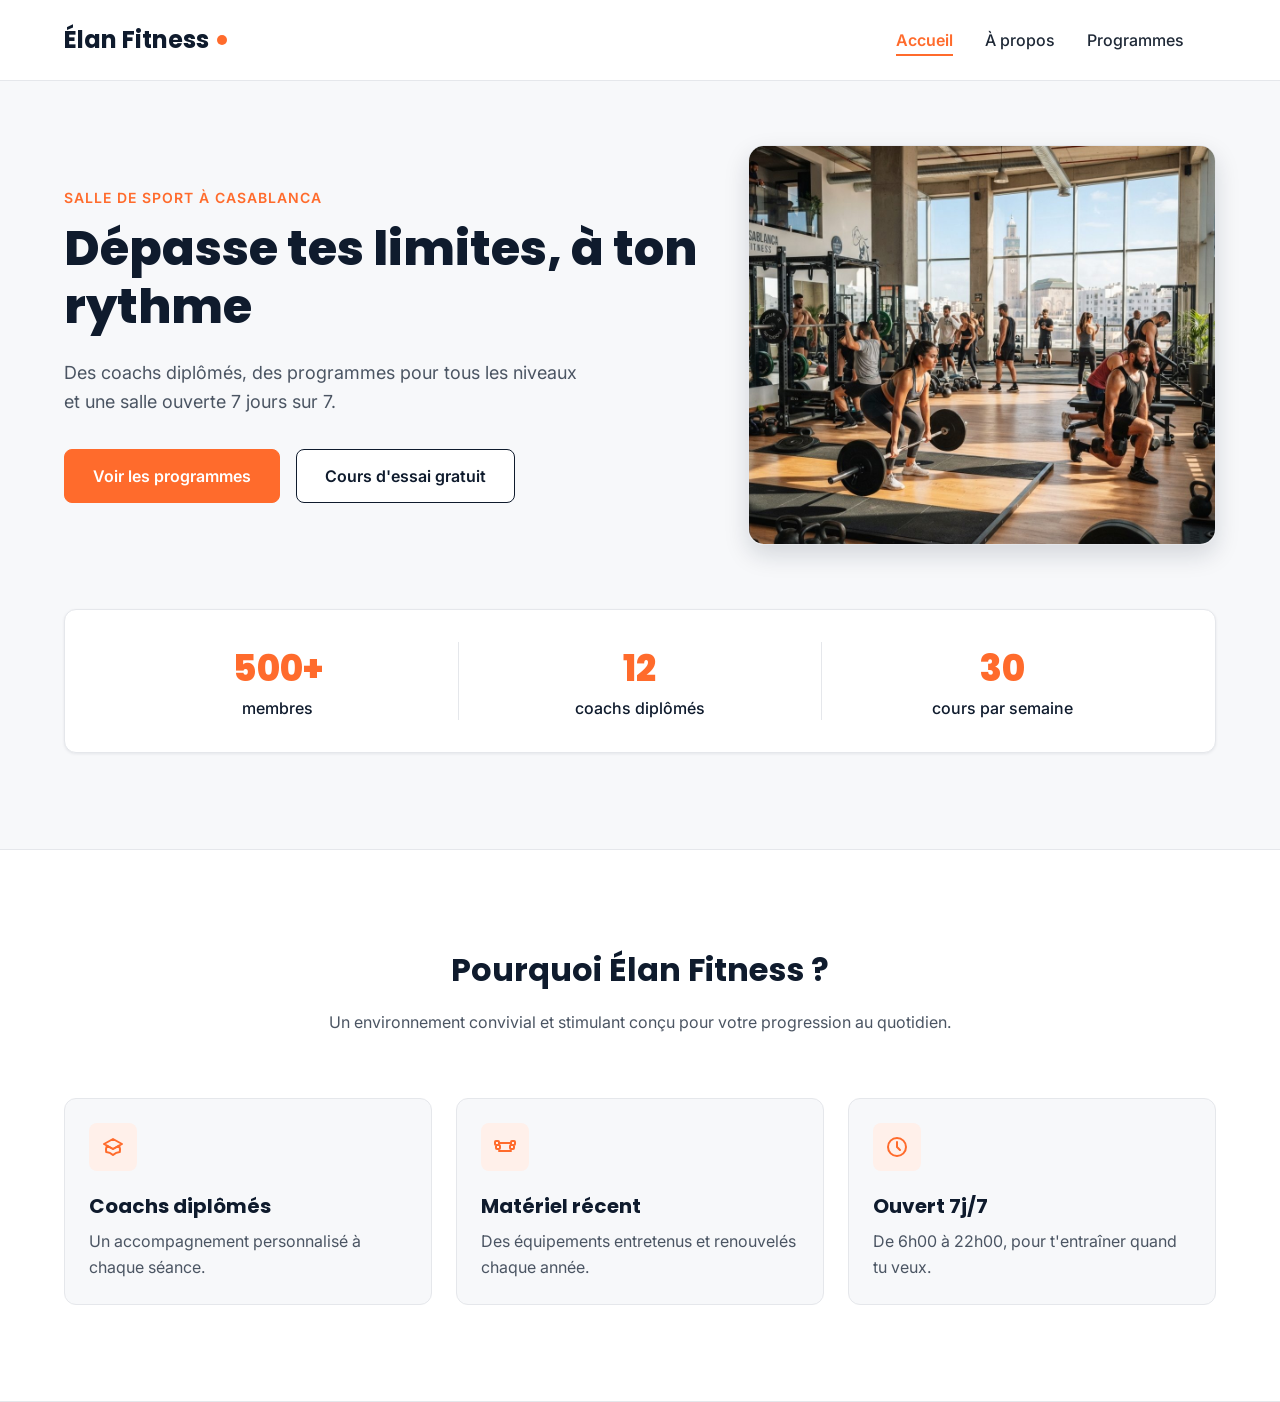
==== Accueil.html @ c9ed788b "just des separation des pages head et ajoute un lien de contact" ====
<!DOCTYPE html>
<html lang="fr">

<head>
  <meta charset="UTF-8">
  <meta name="viewport" content="width=device-width, initial-scale=1">
  <meta name="description"
    content="Élan Fitness, salle de sport à Casablanca : musculation, yoga, cardio et boxe fitness avec des coachs diplômés. Réservez votre cours d'essai gratuit.">
  <title>Élan Fitness | Salle de sport à Casablanca</title>

  <link rel="preconnect" href="https://fonts.googleapis.com">
  <link rel="preconnect" href="https://fonts.gstatic.com" crossorigin>
  <link
    href="https://fonts.googleapis.com/css2?family=Inter:wght@400;500;600&family=Poppins:wght@600;700;800&display=swap"
    rel="stylesheet">

  <link rel="stylesheet" href="home.css">
</head>

<body>
    <header class="en-tete">
    <div class="conteneur en-tete-contenu">
      <a href="#accueil" class="logo">Élan Fitness</a>

      <nav aria-label="Navigation principale">
        <ul class="menu">
          <li><a href="Accueil.html" class="lien-actif">Accueil</a></li>
          <li><a href="propos.html">À propos</a></li>
          <li><a href="Programmes.html">Programmes</a></li>
          <li><a href="contact"></a></li>
        </ul>
      </nav>
    </div>
  </header>
  <main>
    <section id="accueil" class="hero">
      <div class="conteneur">

        <div class="hero-contenu">
          <div class="hero-texte">
            <p class="sur-titre">Salle de sport à Casablanca</p>
            <h1>Dépasse tes limites, à ton rythme</h1>
            <p class="hero-description">
              Des coachs diplômés, des programmes pour tous les niveaux et une salle ouverte 7 jours sur 7.
            </p>
            <div class="boutons">
              <a href="#programmes" class="bouton bouton-principal">Voir les programmes</a>
              <a href="#contact" class="bouton bouton-secondaire">Cours d'essai gratuit</a>
            </div>
          </div>

          <img class="hero-image" src="img/hero.jpg" alt="Des personnes s'entraînent dans une salle de sport lumineuse à Casablanca">
        </div>

        <div class="chiffres">
          <div class="chiffre">
            <p class="chiffre-nombre">500+</p>
            <p>membres</p>
          </div>
          <div class="chiffre">
            <p class="chiffre-nombre">12</p>
            <p>coachs diplômés</p>
          </div>
          <div class="chiffre">
            <p class="chiffre-nombre">30</p>
            <p>cours par semaine</p>
          </div>
        </div>

      </div>
    </section>

     <section class="section section-blanche">
      <div class="conteneur">

        <div class="section-titre">
          <h2>Pourquoi Élan Fitness ?</h2>
          <p>Un environnement convivial et stimulant conçu pour votre progression au quotidien.</p>
        </div>

        <div class="cartes">
          <article class="carte carte-avantage">
            <div class="icone"><img src="img/icone-coach.svg" alt=""></div>
            <h3>Coachs diplômés</h3>
            <p>Un accompagnement personnalisé à chaque séance.</p>
          </article>

          <article class="carte carte-avantage">
            <div class="icone"><img src="img/icone-materiel.svg" alt=""></div>
            <h3>Matériel récent</h3>
            <p>Des équipements entretenus et renouvelés chaque année.</p>
          </article>

          <article class="carte carte-avantage">
            <div class="icone"><img src="img/icone-horloge.svg" alt=""></div>
            <h3>Ouvert 7j/7</h3>
            <p>De 6h00 à 22h00, pour t'entraîner quand tu veux.</p>
          </article>
        </div>

      </div>
    </section>
  </main>
</body>

</html>
---- home.css ----
* {
  box-sizing: border-box;
  margin: 0;
  padding: 0;
}

html {
  scroll-behavior: smooth;
}

body {
  font-family: 'Inter', Arial, sans-serif;
  font-size: 16px;
  line-height: 1.5;
  color: #1F2937;
  background-color: #F7F8FA;
}

h1, h2, h3, h4 {
  font-family: 'Poppins', Arial, sans-serif;
  color: #0F1B2D;
}

a {
  color: inherit;
  text-decoration: none;
}

ul {
  list-style: none;
}

img {
  display: block;
  max-width: 100%;
}

a:focus-visible,
button:focus-visible {
  outline: 3px solid #FF6B2C;
  outline-offset: 2px;
}

.conteneur {
  width: 100%;
  max-width: 1200px;
  margin: 0 auto;
  padding: 0 24px;
}

.section {
  padding: 96px 0;
}

.section-blanche {
  background-color: #FFFFFF;
  border-top: 1px solid #E5E7EB;
  border-bottom: 1px solid #E5E7EB;
}

.section-titre {
  max-width: 640px;
  margin: 0 auto 64px;
  text-align: center;
}

.section-titre h2 {
  font-size: 32px;
  margin-bottom: 16px;
}

.section-titre h3 {
  font-size: 26px;
  margin-bottom: 12px;
}

.section-titre p {
  color: #4B5563;
}

.sur-titre {
  font-size: 14px;
  font-weight: 600;
  color: #FF6B2C;
  text-transform: uppercase;
  letter-spacing: 1px;
  margin-bottom: 12px;
}

.bouton {
  display: inline-block;
  padding: 14px 28px;
  border-radius: 8px;
  font-size: 16px;
  font-weight: 600;
  text-align: center;
  cursor: pointer;
}

.bouton-principal {
  background-color: #FF6B2C;
  border: 1px solid #FF6B2C;
  color: #FFFFFF;
}

.bouton-principal:hover {
  background-color: #F05817;
}

.bouton-secondaire {
  background-color: #FFFFFF;
  border: 1px solid #0F1B2D;
  color: #0F1B2D;
}

.bouton-secondaire:hover {
  background-color: #F3F4F6;
}

.cartes {
  display: flex;
  gap: 24px;
}

.carte {
  flex: 1;
  background-color: #FFFFFF;
  border: 1px solid #E5E7EB;
  border-radius: 12px;
  box-shadow: 0 1px 3px rgba(15, 27, 45, 0.08);
}

.icone {
  width: 48px;
  height: 48px;
  background-color: #FFF0EA;
  border-radius: 8px;
  display: flex;
  align-items: center;
  justify-content: center;
}

.icone img {
  width: 24px;
  height: 24px;
}

.icone-petite {
  width: 32px;
  height: 32px;
  border-radius: 50%;
}

.icone-petite img {
  width: 16px;
  height: 16px;
}

.en-tete {
  position: sticky;
  top: 0;
  z-index: 10;
  background-color: #FFFFFF;
  border-bottom: 1px solid #E5E7EB;
}

.en-tete-contenu {
  height: 80px;
  display: flex;
  align-items: center;
  justify-content: space-between;
}

.logo {
  display: flex;
  align-items: center;
  font-family: 'Poppins', Arial, sans-serif;
  font-size: 24px;
  font-weight: 700;
  color: #0F1B2D;
}

.logo::after {
  content: "";
  width: 10px;
  height: 10px;
  margin-left: 8px;
  background-color: #FF6B2C;
  border-radius: 50%;
}

.menu {
  display: flex;
  gap: 32px;
}

.menu a {
  font-weight: 500;
  padding-bottom: 4px;
  border-bottom: 2px solid transparent;
}

.menu a:hover {
  color: #FF6B2C;
}

.menu .lien-actif {
  color: #FF6B2C;
  font-weight: 600;
  border-bottom-color: #FF6B2C;
}

.hero {
  padding: 64px 0 96px;
}

.hero-contenu {
  display: flex;
  align-items: center;
  gap: 32px;
}

.hero-texte {
  flex: 7;
}

.hero-texte h1 {
  font-size: 48px;
  font-weight: 800;
  line-height: 1.2;
  margin-bottom: 24px;
}

.hero-description {
  max-width: 520px;
  font-size: 18px;
  line-height: 1.6;
  color: #4B5563;
  margin-bottom: 32px;
}

.boutons {
  display: flex;
  flex-wrap: wrap;
  gap: 16px;
}

.hero-image {
  flex: 5;
  min-width: 0;
  height: 400px;
  object-fit: cover;
  border-radius: 16px;
  border: 1px solid #E5E7EB;
  box-shadow: 0 10px 25px rgba(15, 27, 45, 0.15);
}

.chiffres {
  display: flex;
  margin-top: 64px;
  padding: 32px;
  background-color: #FFFFFF;
  border: 1px solid #E5E7EB;
  border-radius: 12px;
  box-shadow: 0 1px 3px rgba(15, 27, 45, 0.08);
}

.chiffre {
  flex: 1;
  text-align: center;
  font-weight: 500;
  color: #0F1B2D;
}

.chiffre + .chiffre {
  border-left: 1px solid #E5E7EB;
}

.chiffre-nombre {
  font-family: 'Poppins', Arial, sans-serif;
  font-size: 36px;
  font-weight: 800;
  color: #FF6B2C;
}

.carte-avantage {
  padding: 24px;
  background-color: #F7F8FA;
  box-shadow: none;
}

.carte-avantage .icone {
  margin-bottom: 20px;
}

.carte-avantage h3 {
  font-size: 20px;
  margin-bottom: 8px;
}

.carte-avantage p {
  color: #4B5563;
  line-height: 1.6;
}

.apropos-contenu {
  display: flex;
  align-items: center;
  gap: 64px;
}

.apropos-texte {
  flex: 7;
}

.apropos-texte h2 {
  font-size: 36px;
  line-height: 1.2;
  margin-bottom: 20px;
}

.apropos-texte p {
  color: #4B5563;
  line-height: 1.7;
  margin-bottom: 16px;
}

.valeurs {
  display: flex;
  gap: 16px;
  margin-top: 32px;
}

.valeur {
  flex: 1;
  display: flex;
  align-items: center;
  gap: 12px;
  padding: 12px 16px;
  background-color: #FFFFFF;
  border: 1px solid #E5E7EB;
  border-radius: 12px;
  font-family: 'Poppins', Arial, sans-serif;
  font-size: 14px;
  font-weight: 600;
  color: #0F1B2D;
}

.apropos-image {
  flex: 5;
  min-width: 0;
  height: 360px;
  object-fit: cover;
  border-radius: 16px;
  box-shadow: 0 10px 25px rgba(15, 27, 45, 0.15);
}

.carte-programme {
  display: flex;
  flex-direction: column;
  overflow: hidden;
}

.carte-programme > img {
  width: 100%;
  height: 200px;
  object-fit: cover;
}

.programme-corps {
  flex: 1;
  display: flex;
  flex-direction: column;
  padding: 20px;
}

.programme-corps h3 {
  font-size: 20px;
  margin-bottom: 8px;
}

.programme-corps p {
  font-size: 15px;
  color: #4B5563;
}

.etiquette {
  align-self: flex-start;
  padding: 4px 10px;
  margin-bottom: 12px;
  border-radius: 6px;
  font-size: 12px;
  font-weight: 600;
}

.etiquette-orange {
  background-color: #FFEDE5;
  color: #C2410C;
}

.etiquette-bleue {
  background-color: #DBEAFE;
  color: #1D4ED8;
}

.etiquette-verte {
  background-color: #D1FAE5;
  color: #047857;
}

.programme-corps .duree {
  display: flex;
  align-items: center;
  gap: 8px;
  margin-top: auto;
  padding-top: 16px;
  border-top: 1px solid #E5E7EB;
  font-size: 13px;
  font-weight: 600;
  color: #0F1B2D;
}

.programme-corps h3 + p {
  margin-bottom: 16px;
}

.duree img {
  width: 16px;
  height: 16px;
}

.formules {
  margin-top: 96px;
}

.formule {
  position: relative;
  display: flex;
  flex-direction: column;
  padding: 28px;
}

.formule h4 {
  font-size: 20px;
}

.prix {
  margin: 8px 0 16px;
  font-family: 'Poppins', Arial, sans-serif;
  font-size: 30px;
  font-weight: 800;
  color: #FF6B2C;
}

.prix span {
  font-family: 'Inter', Arial, sans-serif;
  font-size: 16px;
  font-weight: 500;
  color: #4B5563;
}

.prix-note {
  margin: -8px 0 16px;
  font-size: 13px;
  color: #4B5563;
}

.formule-liste {
  flex: 1;
  margin-bottom: 24px;
}

.formule-liste li {
  padding-left: 28px;
  margin-bottom: 12px;
  font-size: 15px;
  background-image: url('img/icone-check.svg');
  background-repeat: no-repeat;
  background-position: left center;
  background-size: 16px;
}

.formule .bouton {
  display: block;
}

.formule-populaire {
  border: 2px solid #FF6B2C;
  box-shadow: 0 10px 25px rgba(255, 107, 44, 0.2);
}

.badge-populaire {
  position: absolute;
  top: -14px;
  left: 50%;
  transform: translateX(-50%);
  padding: 4px 14px;
  background-color: #FF6B2C;
  border-radius: 999px;
  font-size: 12px;
  font-weight: 700;
  text-transform: uppercase;
  color: #FFFFFF;
}

.pied-de-page {
  padding: 48px 0 32px;
  background-color: #0F1B2D;
  color: #FFFFFF;
}

.pied-haut {
  display: flex;
  justify-content: space-between;
  align-items: flex-start;
  padding-bottom: 32px;
  border-bottom: 1px solid rgba(255, 255, 255, 0.15);
}

.logo-clair {
  color: #FFFFFF;
}

.slogan {
  margin-top: 8px;
  font-size: 14px;
  font-style: italic;
  color: #CBD5E1;
}

.menu-pied {
  gap: 24px;
}

.menu-pied a {
  font-size: 14px;
  font-weight: 400;
  color: #E2E8F0;
}

.pied-bas {
  display: flex;
  justify-content: space-between;
  margin-top: 24px;
  font-size: 13px;
  color: #94A3B8;
}
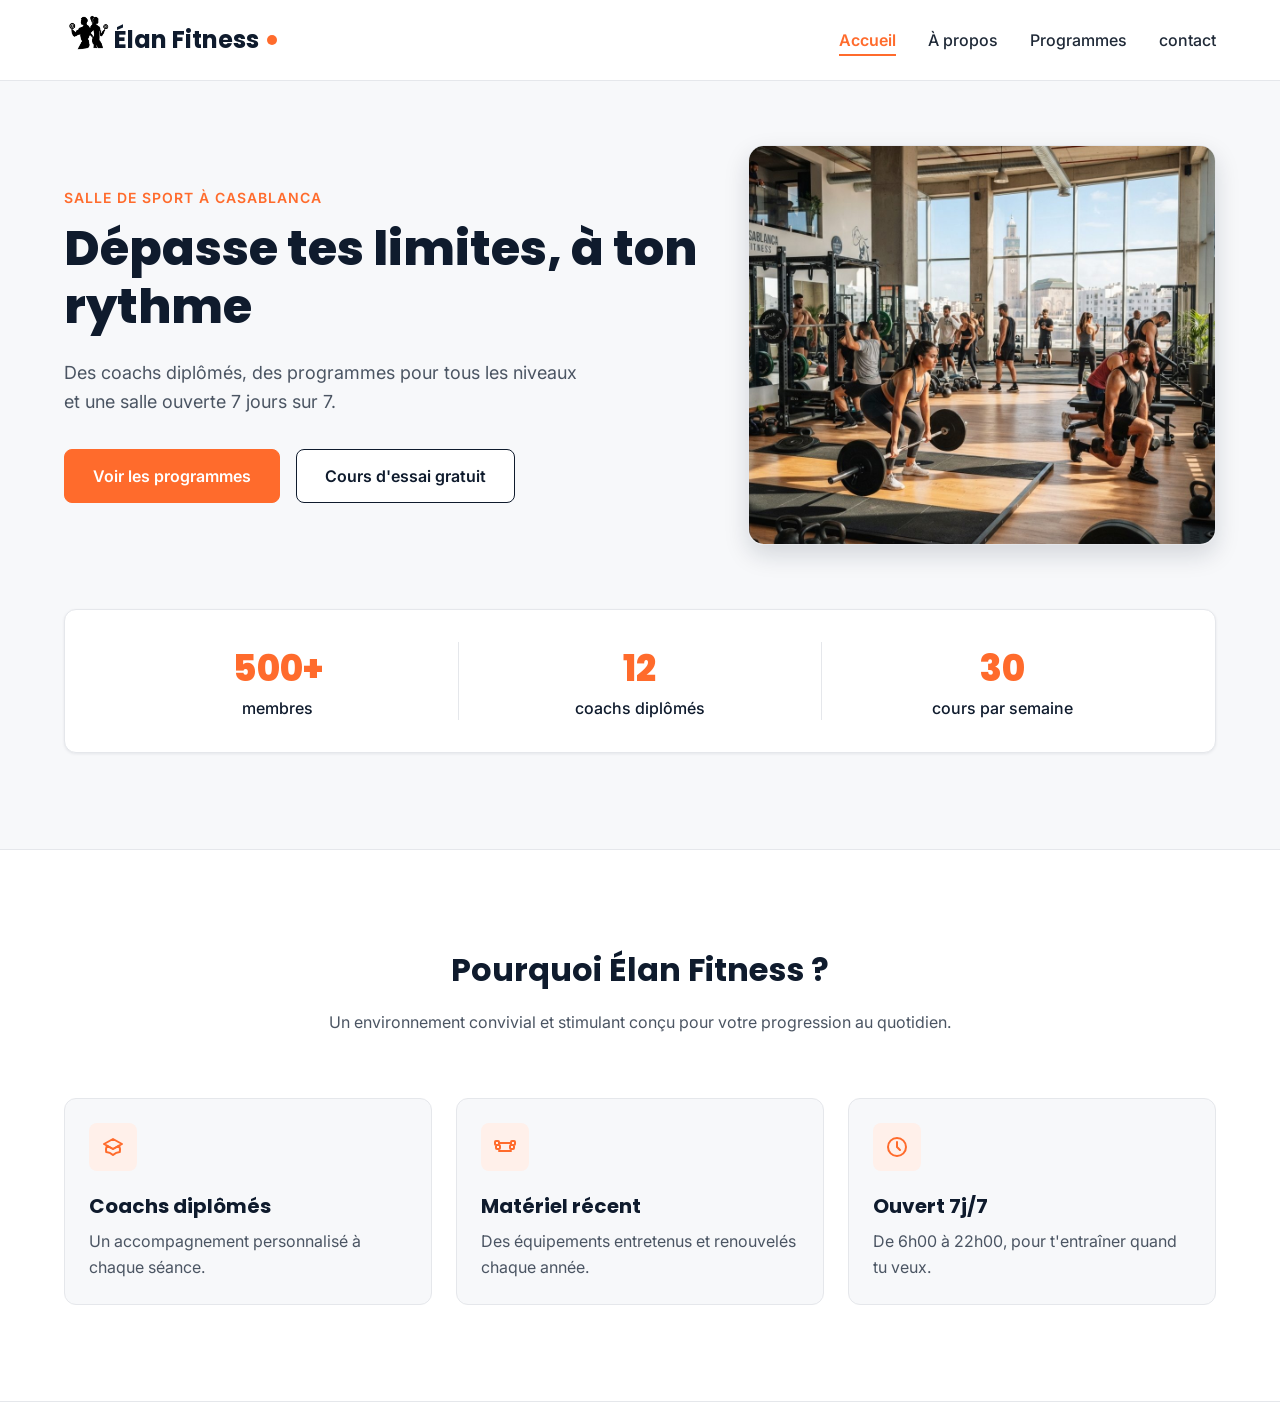
==== commit 32f4bdd3: "le travail sur contact, no comlite pas" ====
--- a/Accueil.html
+++ b/Accueil.html
@@ -20,14 +20,15 @@
 <body>
     <header class="en-tete">
     <div class="conteneur en-tete-contenu">
-      <a href="#accueil" class="logo">Élan Fitness</a>
+      
+      <a href="Accueil.html" class="logo"><img src="img/fin_logo-removebg.png" alt="logo">Élan Fitness</a>
 
       <nav aria-label="Navigation principale">
         <ul class="menu">
           <li><a href="Accueil.html" class="lien-actif">Accueil</a></li>
           <li><a href="propos.html">À propos</a></li>
           <li><a href="Programmes.html">Programmes</a></li>
-          <li><a href="contact"></a></li>
+          <li><a href="contact.html">contact</a></li>
         </ul>
       </nav>
     </div>
--- a/home.css
+++ b/home.css
@@ -188,6 +188,11 @@
   margin-left: 8px;
   background-color: #FF6B2C;
   border-radius: 50%;
+}
+
+.logo img{
+    width: 50px;
+    padding-bottom: 20px;
 }
 
 .menu {
@@ -545,4 +550,28 @@
   margin-top: 24px;
   font-size: 13px;
   color: #94A3B8;
+}
+
+/* contact */
+
+.title-contact{
+    display: flex;
+    justify-content: center;
+    padding-top: 100px;
+}
+
+.title-contact h1{
+    color:black;
+    font-size: 50px;
+    text-shadow: 50px -14px 0px #FF6B2C;
+}
+
+.contact {
+    display: flex;
+    margin: 5% 20%;
+}
+.informations{
+    box-shadow: -10px 10px 5px black;
+    background: white;
+    padding: 100px;
 }
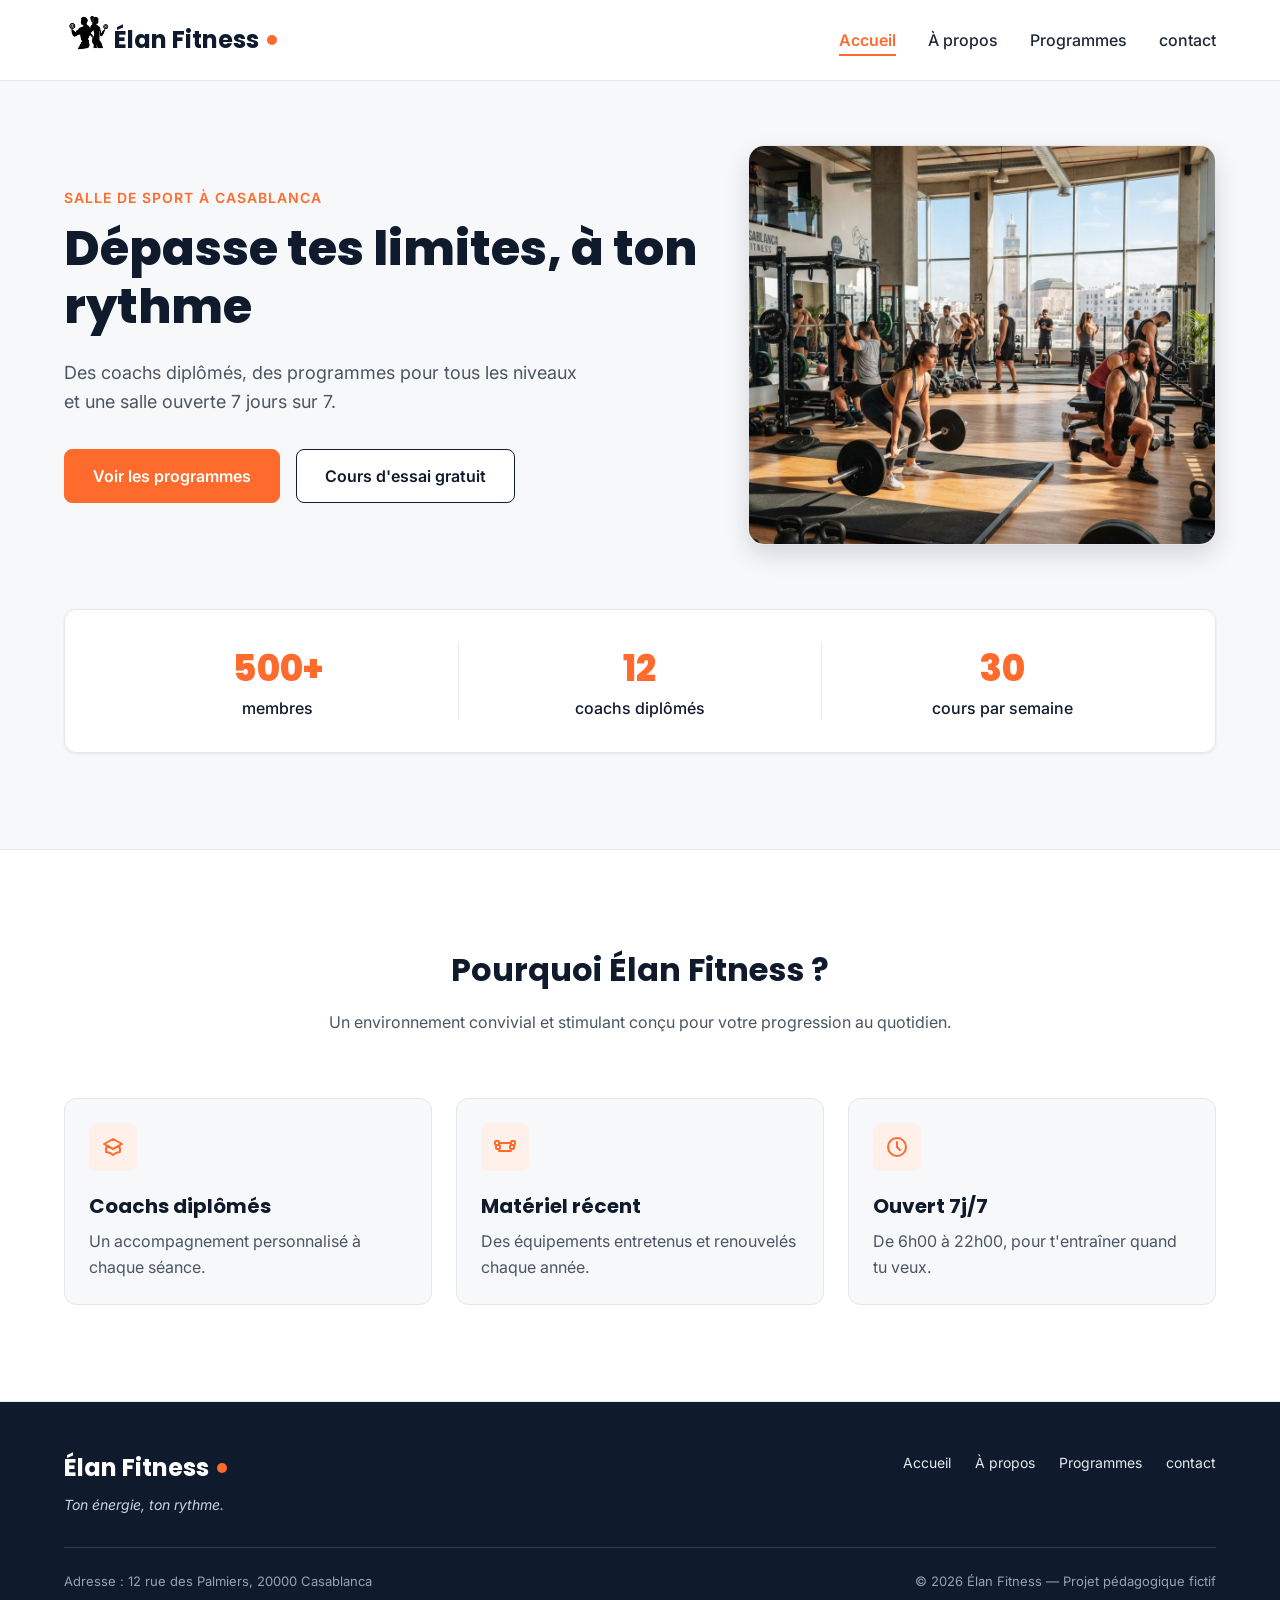
==== commit 306b5e48: "ajouter la partie footer" ====
--- a/Accueil.html
+++ b/Accueil.html
@@ -45,8 +45,8 @@
               Des coachs diplômés, des programmes pour tous les niveaux et une salle ouverte 7 jours sur 7.
             </p>
             <div class="boutons">
-              <a href="#programmes" class="bouton bouton-principal">Voir les programmes</a>
-              <a href="#contact" class="bouton bouton-secondaire">Cours d'essai gratuit</a>
+              <a href="Programmes.html" class="bouton bouton-principal">Voir les programmes</a>
+              <a href="contact.html" class="bouton bouton-secondaire">Cours d'essai gratuit</a>
             </div>
           </div>
 
@@ -102,6 +102,33 @@
       </div>
     </section>
   </main>
+
+  <footer class="pied-de-page">
+    <div class="conteneur">
+
+      <div class="pied-haut">
+        <div>
+          <p class="logo logo-clair">Élan Fitness</p>
+          <p class="slogan">Ton énergie, ton rythme.</p>
+        </div>
+
+        <nav aria-label="Navigation du pied de page">
+          <ul class="menu menu-pied">
+            <li><a href="#accueil">Accueil</a></li>
+            <li><a href="#a-propos">À propos</a></li>
+            <li><a href="#programmes">Programmes</a></li>
+            <li><a href="contact.html">contact</a></li>
+          </ul>
+        </nav>
+      </div>
+
+      <div class="pied-bas">
+        <p>Adresse : 12 rue des Palmiers, 20000 Casablanca</p>
+        <p>&copy; 2026 Élan Fitness — Projet pédagogique fictif</p>
+      </div>
+
+    </div>
+  </footer>
 </body>
 
 </html>
--- a/home.css
+++ b/home.css
@@ -1,4 +1,3 @@
-
 * {
   box-sizing: border-box;
   margin: 0;
@@ -10,16 +9,19 @@
 }
 
 body {
-  font-family: 'Inter', Arial, sans-serif;
+  font-family: "Inter", Arial, sans-serif;
   font-size: 16px;
   line-height: 1.5;
-  color: #1F2937;
-  background-color: #F7F8FA;
-}
-
-h1, h2, h3, h4 {
-  font-family: 'Poppins', Arial, sans-serif;
-  color: #0F1B2D;
+  color: #1f2937;
+  background-color: #f7f8fa;
+}
+
+h1,
+h2,
+h3,
+h4 {
+  font-family: "Poppins", Arial, sans-serif;
+  color: #0f1b2d;
 }
 
 a {
@@ -38,7 +40,7 @@
 
 a:focus-visible,
 button:focus-visible {
-  outline: 3px solid #FF6B2C;
+  outline: 3px solid #ff6b2c;
   outline-offset: 2px;
 }
 
@@ -54,9 +56,9 @@
 }
 
 .section-blanche {
-  background-color: #FFFFFF;
-  border-top: 1px solid #E5E7EB;
-  border-bottom: 1px solid #E5E7EB;
+  background-color: #ffffff;
+  border-top: 1px solid #e5e7eb;
+  border-bottom: 1px solid #e5e7eb;
 }
 
 .section-titre {
@@ -76,13 +78,13 @@
 }
 
 .section-titre p {
-  color: #4B5563;
+  color: #4b5563;
 }
 
 .sur-titre {
   font-size: 14px;
   font-weight: 600;
-  color: #FF6B2C;
+  color: #ff6b2c;
   text-transform: uppercase;
   letter-spacing: 1px;
   margin-bottom: 12px;
@@ -99,23 +101,23 @@
 }
 
 .bouton-principal {
-  background-color: #FF6B2C;
-  border: 1px solid #FF6B2C;
-  color: #FFFFFF;
+  background-color: #ff6b2c;
+  border: 1px solid #ff6b2c;
+  color: #ffffff;
 }
 
 .bouton-principal:hover {
-  background-color: #F05817;
+  background-color: #f05817;
 }
 
 .bouton-secondaire {
-  background-color: #FFFFFF;
-  border: 1px solid #0F1B2D;
-  color: #0F1B2D;
+  background-color: #ffffff;
+  border: 1px solid #0f1b2d;
+  color: #0f1b2d;
 }
 
 .bouton-secondaire:hover {
-  background-color: #F3F4F6;
+  background-color: #f3f4f6;
 }
 
 .cartes {
@@ -125,8 +127,8 @@
 
 .carte {
   flex: 1;
-  background-color: #FFFFFF;
-  border: 1px solid #E5E7EB;
+  background-color: #ffffff;
+  border: 1px solid #e5e7eb;
   border-radius: 12px;
   box-shadow: 0 1px 3px rgba(15, 27, 45, 0.08);
 }
@@ -134,7 +136,7 @@
 .icone {
   width: 48px;
   height: 48px;
-  background-color: #FFF0EA;
+  background-color: #fff0ea;
   border-radius: 8px;
   display: flex;
   align-items: center;
@@ -161,8 +163,8 @@
   position: sticky;
   top: 0;
   z-index: 10;
-  background-color: #FFFFFF;
-  border-bottom: 1px solid #E5E7EB;
+  background-color: #ffffff;
+  border-bottom: 1px solid #e5e7eb;
 }
 
 .en-tete-contenu {
@@ -175,10 +177,10 @@
 .logo {
   display: flex;
   align-items: center;
-  font-family: 'Poppins', Arial, sans-serif;
+  font-family: "Poppins", Arial, sans-serif;
   font-size: 24px;
   font-weight: 700;
-  color: #0F1B2D;
+  color: #0f1b2d;
 }
 
 .logo::after {
@@ -186,13 +188,13 @@
   width: 10px;
   height: 10px;
   margin-left: 8px;
-  background-color: #FF6B2C;
+  background-color: #ff6b2c;
   border-radius: 50%;
 }
 
-.logo img{
-    width: 50px;
-    padding-bottom: 20px;
+.logo img {
+  width: 50px;
+  padding-bottom: 20px;
 }
 
 .menu {
@@ -207,13 +209,13 @@
 }
 
 .menu a:hover {
-  color: #FF6B2C;
+  color: #ff6b2c;
 }
 
 .menu .lien-actif {
-  color: #FF6B2C;
+  color: #ff6b2c;
   font-weight: 600;
-  border-bottom-color: #FF6B2C;
+  border-bottom-color: #ff6b2c;
 }
 
 .hero {
@@ -241,7 +243,7 @@
   max-width: 520px;
   font-size: 18px;
   line-height: 1.6;
-  color: #4B5563;
+  color: #4b5563;
   margin-bottom: 32px;
 }
 
@@ -257,7 +259,7 @@
   height: 400px;
   object-fit: cover;
   border-radius: 16px;
-  border: 1px solid #E5E7EB;
+  border: 1px solid #e5e7eb;
   box-shadow: 0 10px 25px rgba(15, 27, 45, 0.15);
 }
 
@@ -265,8 +267,8 @@
   display: flex;
   margin-top: 64px;
   padding: 32px;
-  background-color: #FFFFFF;
-  border: 1px solid #E5E7EB;
+  background-color: #ffffff;
+  border: 1px solid #e5e7eb;
   border-radius: 12px;
   box-shadow: 0 1px 3px rgba(15, 27, 45, 0.08);
 }
@@ -275,23 +277,23 @@
   flex: 1;
   text-align: center;
   font-weight: 500;
-  color: #0F1B2D;
+  color: #0f1b2d;
 }
 
 .chiffre + .chiffre {
-  border-left: 1px solid #E5E7EB;
+  border-left: 1px solid #e5e7eb;
 }
 
 .chiffre-nombre {
-  font-family: 'Poppins', Arial, sans-serif;
+  font-family: "Poppins", Arial, sans-serif;
   font-size: 36px;
   font-weight: 800;
-  color: #FF6B2C;
+  color: #ff6b2c;
 }
 
 .carte-avantage {
   padding: 24px;
-  background-color: #F7F8FA;
+  background-color: #f7f8fa;
   box-shadow: none;
 }
 
@@ -305,7 +307,7 @@
 }
 
 .carte-avantage p {
-  color: #4B5563;
+  color: #4b5563;
   line-height: 1.6;
 }
 
@@ -326,7 +328,7 @@
 }
 
 .apropos-texte p {
-  color: #4B5563;
+  color: #4b5563;
   line-height: 1.7;
   margin-bottom: 16px;
 }
@@ -343,13 +345,13 @@
   align-items: center;
   gap: 12px;
   padding: 12px 16px;
-  background-color: #FFFFFF;
-  border: 1px solid #E5E7EB;
+  background-color: #ffffff;
+  border: 1px solid #e5e7eb;
   border-radius: 12px;
-  font-family: 'Poppins', Arial, sans-serif;
+  font-family: "Poppins", Arial, sans-serif;
   font-size: 14px;
   font-weight: 600;
-  color: #0F1B2D;
+  color: #0f1b2d;
 }
 
 .apropos-image {
@@ -387,7 +389,7 @@
 
 .programme-corps p {
   font-size: 15px;
-  color: #4B5563;
+  color: #4b5563;
 }
 
 .etiquette {
@@ -400,17 +402,17 @@
 }
 
 .etiquette-orange {
-  background-color: #FFEDE5;
-  color: #C2410C;
+  background-color: #ffede5;
+  color: #c2410c;
 }
 
 .etiquette-bleue {
-  background-color: #DBEAFE;
-  color: #1D4ED8;
+  background-color: #dbeafe;
+  color: #1d4ed8;
 }
 
 .etiquette-verte {
-  background-color: #D1FAE5;
+  background-color: #d1fae5;
   color: #047857;
 }
 
@@ -420,10 +422,10 @@
   gap: 8px;
   margin-top: auto;
   padding-top: 16px;
-  border-top: 1px solid #E5E7EB;
+  border-top: 1px solid #e5e7eb;
   font-size: 13px;
   font-weight: 600;
-  color: #0F1B2D;
+  color: #0f1b2d;
 }
 
 .programme-corps h3 + p {
@@ -452,23 +454,23 @@
 
 .prix {
   margin: 8px 0 16px;
-  font-family: 'Poppins', Arial, sans-serif;
+  font-family: "Poppins", Arial, sans-serif;
   font-size: 30px;
   font-weight: 800;
-  color: #FF6B2C;
+  color: #ff6b2c;
 }
 
 .prix span {
-  font-family: 'Inter', Arial, sans-serif;
+  font-family: "Inter", Arial, sans-serif;
   font-size: 16px;
   font-weight: 500;
-  color: #4B5563;
+  color: #4b5563;
 }
 
 .prix-note {
   margin: -8px 0 16px;
   font-size: 13px;
-  color: #4B5563;
+  color: #4b5563;
 }
 
 .formule-liste {
@@ -480,7 +482,7 @@
   padding-left: 28px;
   margin-bottom: 12px;
   font-size: 15px;
-  background-image: url('img/icone-check.svg');
+  background-image: url("img/icone-check.svg");
   background-repeat: no-repeat;
   background-position: left center;
   background-size: 16px;
@@ -491,7 +493,7 @@
 }
 
 .formule-populaire {
-  border: 2px solid #FF6B2C;
+  border: 2px solid #ff6b2c;
   box-shadow: 0 10px 25px rgba(255, 107, 44, 0.2);
 }
 
@@ -501,18 +503,18 @@
   left: 50%;
   transform: translateX(-50%);
   padding: 4px 14px;
-  background-color: #FF6B2C;
+  background-color: #ff6b2c;
   border-radius: 999px;
   font-size: 12px;
   font-weight: 700;
   text-transform: uppercase;
-  color: #FFFFFF;
+  color: #ffffff;
 }
 
 .pied-de-page {
   padding: 48px 0 32px;
-  background-color: #0F1B2D;
-  color: #FFFFFF;
+  background-color: #0f1b2d;
+  color: #ffffff;
 }
 
 .pied-haut {
@@ -524,14 +526,14 @@
 }
 
 .logo-clair {
-  color: #FFFFFF;
+  color: #ffffff;
 }
 
 .slogan {
   margin-top: 8px;
   font-size: 14px;
   font-style: italic;
-  color: #CBD5E1;
+  color: #cbd5e1;
 }
 
 .menu-pied {
@@ -541,7 +543,7 @@
 .menu-pied a {
   font-size: 14px;
   font-weight: 400;
-  color: #E2E8F0;
+  color: #e2e8f0;
 }
 
 .pied-bas {
@@ -549,29 +551,73 @@
   justify-content: space-between;
   margin-top: 24px;
   font-size: 13px;
-  color: #94A3B8;
+  color: #94a3b8;
 }
 
 /* contact */
 
-.title-contact{
-    display: flex;
+.title-contact {
+  display: flex;
+  justify-content: center;
+  padding-top: 30px;
+}
+
+.title-contact h1 {
+  color: black;
+  font-size: 50px;
+  text-shadow: 50px -14px 0px #ff6b2c;
+}
+
+.contact {
+  display: flex;
+  margin: 6% 20%;
+}
+.info {
+  margin: 20px;
+}
+
+.info p {
+  padding: 30px;
+}
+
+.info ul {
+  display: flex;
+  justify-content: space-between;
+  padding: 10px 30px;
+}
+
+.info ul a {
+  font-size: x-large;
+}
+
+.informations {
+  box-shadow: -5px 5px 15px #ff6b2c;
+  background: white;
+  padding: 88px;
+  height: 450px;
+}
+
+.informations input {
+  padding: 2px 10px;
+}
+
+.submit {
+  margin: 10px 0;
+  background: #ff6b2c;
+}
+.submit:hover {
+  background-color: #ea5717;
+}
+
+@media (min-width: 768px ) and (max-width: 1023px){
+  body{
+    width: 100%;
+  }
+  .contact{
     justify-content: center;
-    padding-top: 100px;
-}
-
-.title-contact h1{
-    color:black;
-    font-size: 50px;
-    text-shadow: 50px -14px 0px #FF6B2C;
-}
-
-.contact {
-    display: flex;
-    margin: 5% 20%;
-}
-.informations{
-    box-shadow: -10px 10px 5px black;
-    background: white;
-    padding: 100px;
+    margin: 6% 10%;
+  }
+}
+@media (max-width: 767px){
+  head
 }
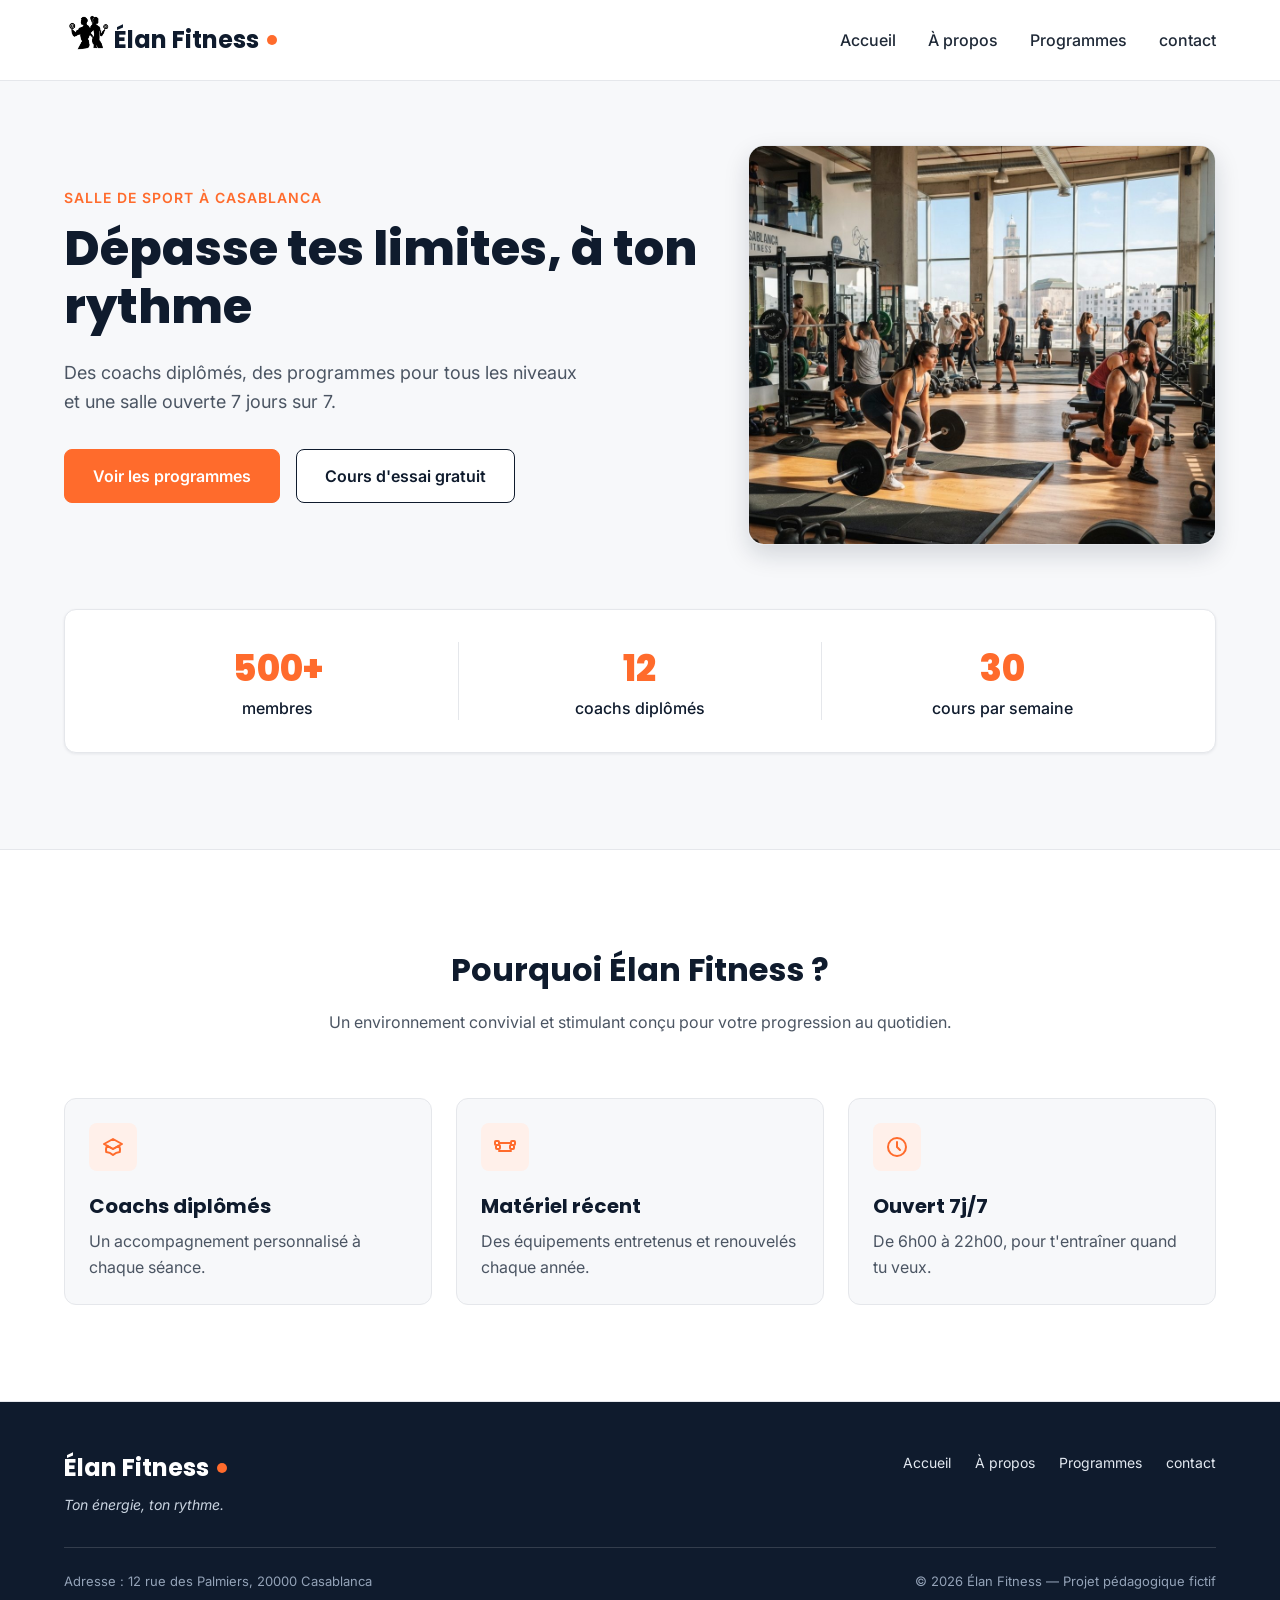
==== commit 80137444: "contact responsive modification" ====
--- a/Accueil.html
+++ b/Accueil.html
@@ -25,10 +25,10 @@
 
       <nav aria-label="Navigation principale">
         <ul class="menu">
-          <li><a href="Accueil.html" class="lien-actif">Accueil</a></li>
-          <li><a href="propos.html">À propos</a></li>
-          <li><a href="Programmes.html">Programmes</a></li>
-          <li><a href="contact.html">contact</a></li>
+          <li><a href="Accueil.html" target="_self">Accueil</a></li>
+          <li><a href="propos.html" target="_self">À propos</a></li>
+          <li><a href="Programmes.html" target="_self">Programmes</a></li>
+          <li><a href="contact.html" target="_self">contact</a></li>
         </ul>
       </nav>
     </div>
@@ -46,7 +46,7 @@
             </p>
             <div class="boutons">
               <a href="Programmes.html" class="bouton bouton-principal">Voir les programmes</a>
-              <a href="contact.html" class="bouton bouton-secondaire">Cours d'essai gratuit</a>
+              <a href="payaiment.html" class="bouton bouton-secondaire">Cours d'essai gratuit</a>
             </div>
           </div>
 
--- a/home.css
+++ b/home.css
@@ -110,6 +110,10 @@
   background-color: #f05817;
 }
 
+.carte.formule:hover {
+  box-shadow: 0 0 8px #ff6b2c;
+}
+
 .bouton-secondaire {
   background-color: #ffffff;
   border: 1px solid #0f1b2d;
@@ -131,6 +135,11 @@
   border: 1px solid #e5e7eb;
   border-radius: 12px;
   box-shadow: 0 1px 3px rgba(15, 27, 45, 0.08);
+}
+
+.carte.carte-programme:hover {
+  transform: scale(1.05);
+  box-shadow: -5px 5px 10px #ff6b2c;
 }
 
 .icone {
@@ -280,7 +289,7 @@
   color: #0f1b2d;
 }
 
-.chiffre + .chiffre {
+.chiffre+.chiffre {
   border-left: 1px solid #e5e7eb;
 }
 
@@ -369,7 +378,7 @@
   overflow: hidden;
 }
 
-.carte-programme > img {
+.carte-programme>img {
   width: 100%;
   height: 200px;
   object-fit: cover;
@@ -428,7 +437,7 @@
   color: #0f1b2d;
 }
 
-.programme-corps h3 + p {
+.programme-corps h3+p {
   margin-bottom: 16px;
 }
 
@@ -572,6 +581,7 @@
   display: flex;
   margin: 6% 20%;
 }
+
 .info {
   margin: 20px;
 }
@@ -588,36 +598,121 @@
 
 .info ul a {
   font-size: x-large;
+}
+
+.info ul a:hover {
+  color: #ff6b2c;
 }
 
 .informations {
   box-shadow: -5px 5px 15px #ff6b2c;
   background: white;
+  width: 60%;
+  max-width: 400px;
+  min-width: 380px;
   padding: 88px;
   height: 450px;
 }
 
-.informations input {
+.informations .informations-input {
+  border: none;
   padding: 2px 10px;
-}
-
-.submit {
+  background: #f988584f;
+}
+
+.informations label {
+  display: block;
+}
+
+.informations textarea {
+  padding-right: 16px;
+  resize: vertical;
+  max-height: 60px;
+  background: #f988584f;
+}
+
+.informations .submit {
   margin: 10px 0;
   background: #ff6b2c;
-}
+  display: block;
+}
+
 .submit:hover {
   background-color: #ea5717;
 }
 
-@media (min-width: 768px ) and (max-width: 1023px){
-  body{
+
+@media (min-width: 768px) and (max-width: 1024px) {
+  body {
     width: 100%;
-  }
-  .contact{
+    min-height: 100%;
+  }
+
+  header {
+    width: 100%;
+  }
+
+  .contact {
+    display: flex;
     justify-content: center;
+    flex-direction: column;
+    margin: 6% 20%;
+  }
+  .informations{
+    display: block;
+    margin: auto auto;
+  }
+}
+
+@media (max-width: 767px) {
+  body {
+    width: 100vh;
+    height: inherit;
+  }
+
+  .menu {
+    width: 100%;
+    word-wrap: normal;
+    align-items: center;
+
+  }
+
+  .title-contact {
+    display: flex;
+    width: 100%;
+    justify-content: center;
+  }
+
+  .informations {
+    width: 400px;
+    margin: auto auto;
+
+  }
+
+  .informations label {
+    width: 200px;
+  }
+
+  .contact {
+    display: inline-block;
     margin: 6% 10%;
   }
-}
-@media (max-width: 767px){
-  head
+
+  .informations .submit {
+    display: block;
+  }
+
+  .informations textarea {
+    padding-right: 16px;
+    resize: vertical;
+    max-height: 60px;
+  }
+}
+
+/* page payaiment */
+
+.Offre h4 {
+  background-color: #ff6b2c;
+  display: flex;
+  justify-content: center;
 }
